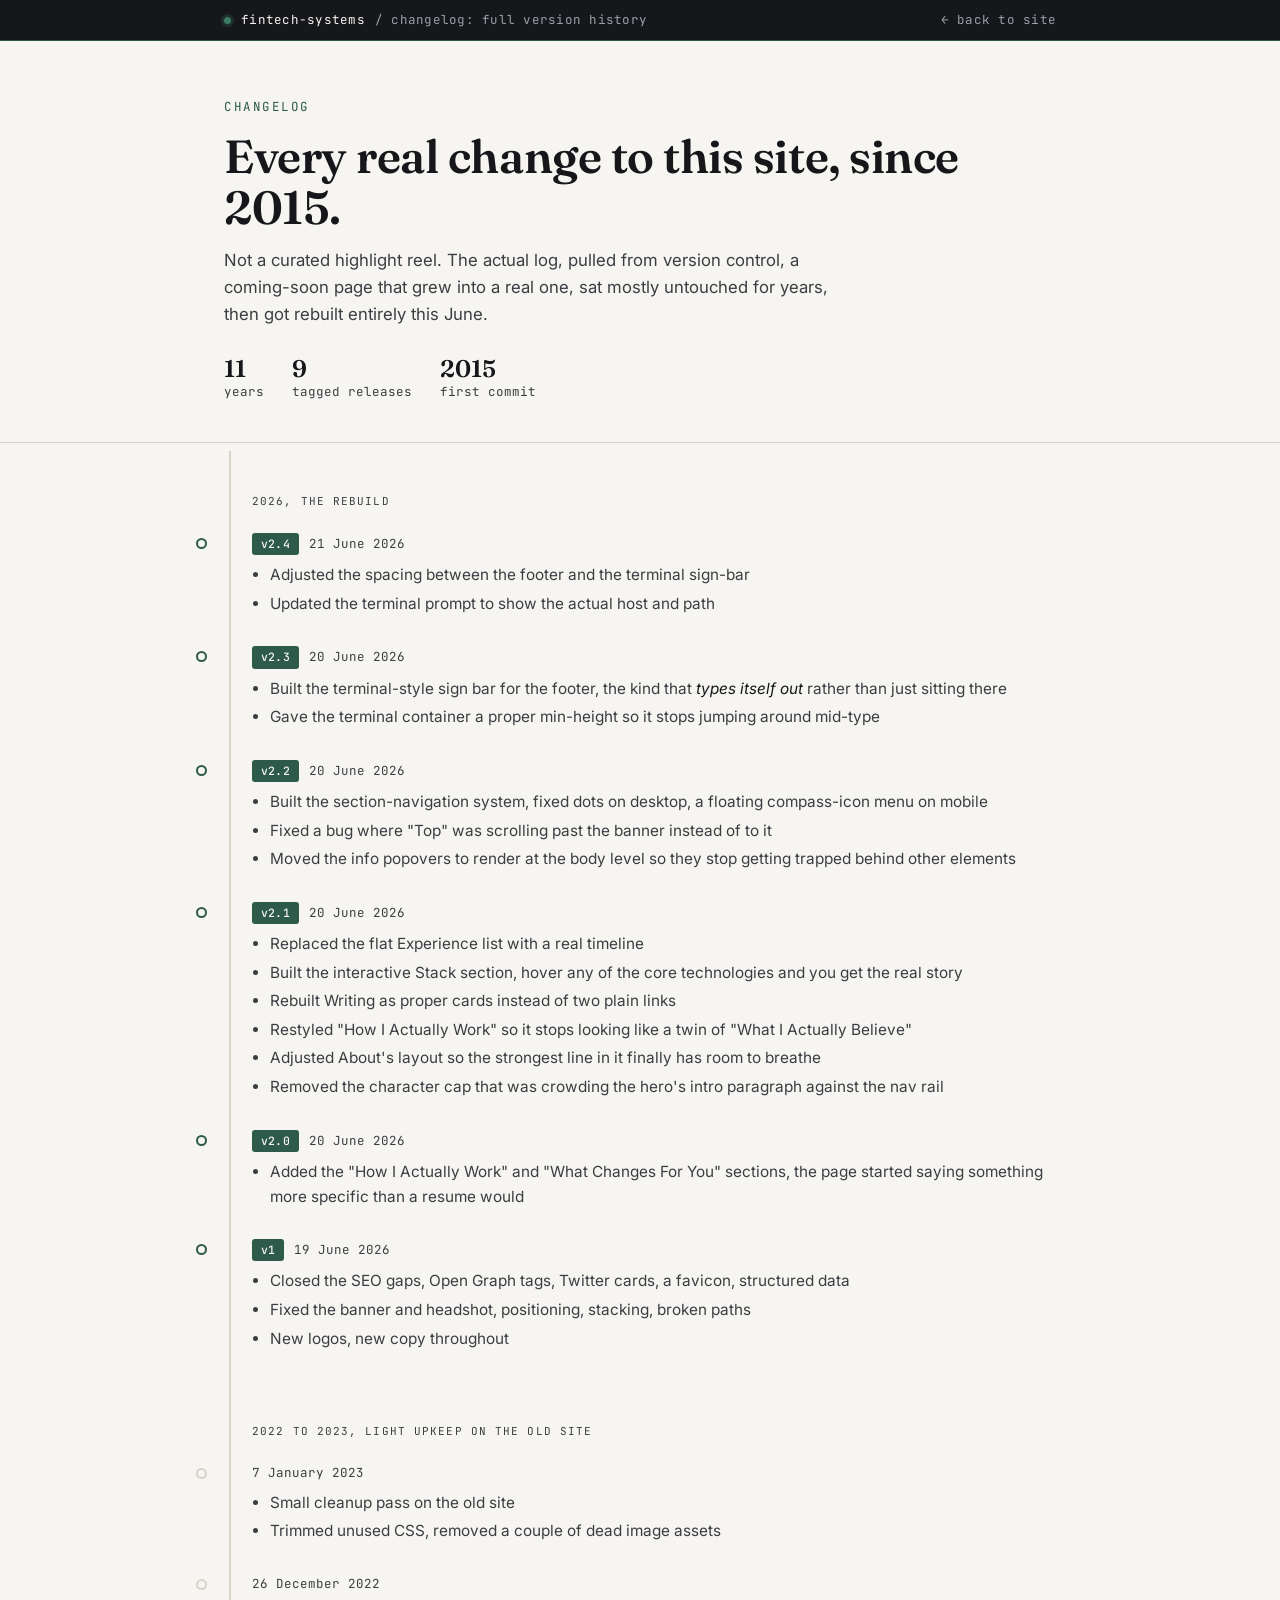
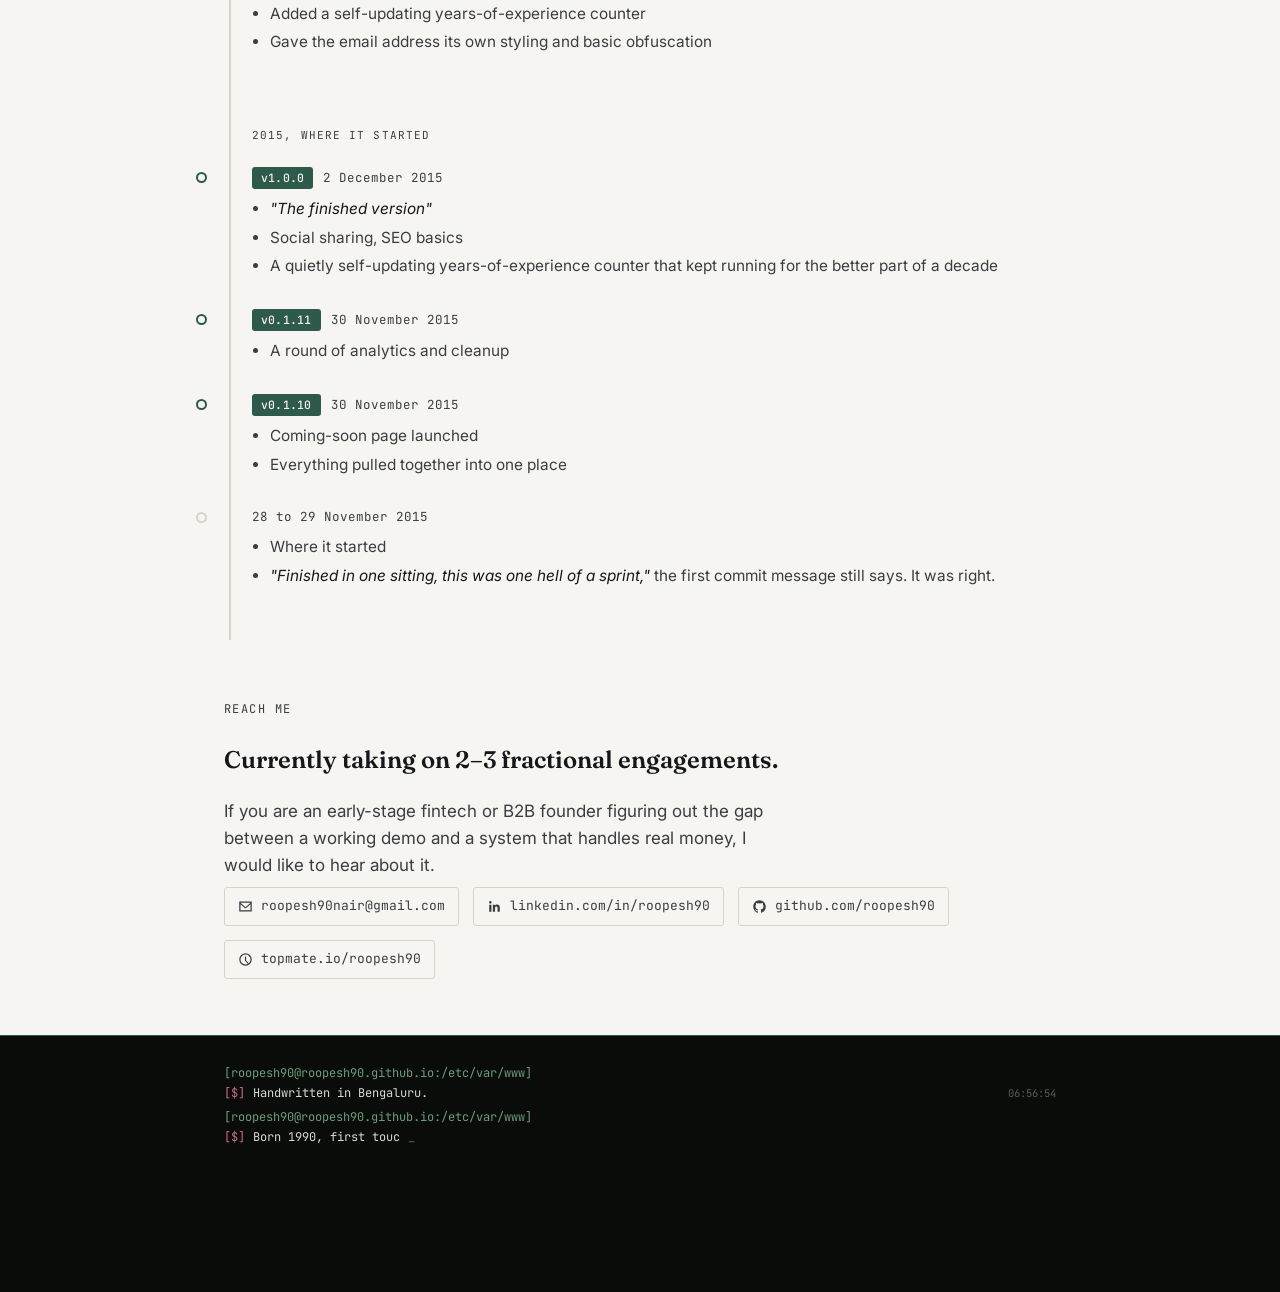
==== changelog.html @ 1ca77558 "Add changelog.html with timeline and terminal Introduce a new changelog.html containing the full sit" ====
<!DOCTYPE html>
<html lang="en">
<head>
<meta charset="UTF-8">
<meta name="viewport" content="width=device-width, initial-scale=1.0">
<title>Changelog, Roopesh Nair</title>
<meta name="description" content="A real version history of this site, from a coming-soon page in 2015 to a fractional CTO landing page in 2026.">
<link rel="canonical" href="https://roopesh90.github.io/changelog.html">
<link rel="icon" type="image/png" href="assets/img/favicon.png">

<link rel="preconnect" href="https://fonts.googleapis.com">
<link rel="preconnect" href="https://fonts.gstatic.com" crossorigin>
<link href="https://fonts.googleapis.com/css2?family=Fraunces:opsz,wght@9..144,400;9..144,500;9..144,600&family=JetBrains+Mono:wght@400;500&family=Inter:wght@400;500;600&display=swap" rel="stylesheet">

<style>
  :root {
    --ink: #15171A;
    --ink-soft: #3A3D42;
    --paper: #F7F5F1;
    --paper-dim: #EDEAE3;
    --rule: #D8D3C8;
    --signal: #2D5A4A;
    --signal-bright: #3E7A63;
    --amber: #B8732E;

    --display: 'Fraunces', serif;
    --mono: 'JetBrains Mono', monospace;
    --body: 'Inter', -apple-system, sans-serif;

    --max: 880px;
  }

  * { box-sizing: border-box; }

  html { scroll-behavior: smooth; }

  body {
    margin: 0;
    background: var(--paper);
    color: var(--ink);
    font-family: var(--body);
    font-size: 17px;
    line-height: 1.6;
    -webkit-font-smoothing: antialiased;
  }

  a { color: var(--signal); text-decoration-color: var(--rule); text-underline-offset: 3px; }
  a:hover { color: var(--signal-bright); }
  a:focus-visible { outline: 2px solid var(--signal); outline-offset: 3px; }

  .wrap {
    max-width: var(--max);
    margin: 0 auto;
    padding: 0 24px;
  }

  /* ---------- Status bar, matching the main site exactly ---------- */
  .statusbar {
    background: var(--ink);
    color: var(--paper);
    font-family: var(--mono);
    font-size: 12.5px;
    letter-spacing: 0.02em;
    padding: 10px 0;
    border-bottom: 1px solid var(--signal);
  }
  .statusbar .wrap {
    display: flex;
    align-items: center;
    gap: 10px;
    flex-wrap: wrap;
  }
  .dot {
    width: 7px; height: 7px;
    border-radius: 50%;
    background: var(--signal-bright);
    box-shadow: 0 0 0 3px rgba(62,122,99,0.25);
    flex-shrink: 0;
    animation: pulse 2.4s ease-in-out infinite;
  }
  @keyframes pulse {
    0%, 100% { opacity: 1; }
    50% { opacity: 0.55; }
  }
  .statusbar .path { color: #9aa0a8; }
  .statusbar .back { margin-left: auto; color: #9aa0a8; text-decoration: none; }
  .statusbar .back:hover { color: var(--paper); }
  @media (max-width: 560px) {
    .statusbar .path { display: none; }
    .statusbar { font-size: 11.5px; }
  }

  /* ---------- Page header ---------- */
  .page-head {
    padding: 56px 0 40px;
    border-bottom: 1px solid var(--rule);
  }
  .eyebrow {
    font-family: var(--mono);
    font-size: 12.5px;
    text-transform: uppercase;
    letter-spacing: 0.12em;
    color: var(--signal);
    margin: 0 0 14px;
  }
  h1 {
    font-family: var(--display);
    font-weight: 600;
    font-size: clamp(2.1rem, 5vw, 2.9rem);
    line-height: 1.1;
    margin: 0 0 14px;
    letter-spacing: -0.01em;
  }
  .page-lede {
    color: var(--ink-soft);
    font-size: 1.05rem;
    max-width: 58ch;
    margin: 0;
  }

  /* ---------- Stats line, the "real history" proof point ---------- */
  .stats {
    display: flex;
    flex-wrap: wrap;
    gap: 28px;
    margin-top: 28px;
    font-family: var(--mono);
    font-size: 12.5px;
    color: var(--ink-soft);
  }
  .stats strong {
    display: block;
    font-family: var(--display);
    font-size: 1.5rem;
    font-weight: 600;
    color: var(--ink);
    line-height: 1.1;
  }

  /* ---------- Log ---------- */
  .log {
    position: relative;
    padding: 44px 0 60px;
  }
  .log::before {
    content: '';
    position: absolute;
    left: 5px;
    top: 8px;
    bottom: 8px;
    width: 1.5px;
    background: var(--rule);
  }
  .era-label {
    font-family: var(--mono);
    font-size: 11px;
    text-transform: uppercase;
    letter-spacing: 0.1em;
    color: var(--ink-soft);
    margin: 0 0 22px 28px;
    padding-top: 6px;
  }
  .era-label:not(:first-child) {
    margin-top: 36px;
  }
  .entry {
    position: relative;
    padding: 0 0 30px 28px;
  }
  .entry:last-child { padding-bottom: 0; }
  .entry-node {
    position: absolute;
    left: -28px;
    top: 5px;
    width: 11px;
    height: 11px;
    border-radius: 50%;
    background: var(--paper);
    border: 2px solid var(--rule);
    z-index: 1;
  }
  .entry.released .entry-node {
    border-color: var(--signal);
  }
  .entry-head {
    display: flex;
    align-items: baseline;
    gap: 10px;
    flex-wrap: wrap;
    margin-bottom: 8px;
  }
  .version-badge {
    font-family: var(--mono);
    font-size: 11.5px;
    font-weight: 500;
    color: var(--paper);
    background: var(--signal);
    padding: 2px 9px;
    border-radius: 3px;
    letter-spacing: 0.02em;
  }
  .entry-date {
    font-family: var(--mono);
    font-size: 12.5px;
    color: var(--ink-soft);
  }
  .entry ul {
    margin: 0;
    padding-left: 18px;
    color: var(--ink-soft);
    font-size: 0.96rem;
  }
  .entry li { margin-bottom: 4px; }
  .entry li:last-child { margin-bottom: 0; }
  .entry li em {
    font-style: italic;
    color: var(--ink);
  }

  /* ---------- Contact / footer, ported from index.html ---------- */
  .section-label {
    font-family: var(--mono);
    font-size: 12px;
    text-transform: uppercase;
    letter-spacing: 0.12em;
    color: var(--ink-soft);
    margin: 0 0 22px;
  }
  h2 {
    font-family: var(--display);
    font-weight: 600;
    font-size: 1.5rem;
    margin: 0 0 18px;
  }
  .icon-row {
    display: flex;
    flex-wrap: wrap;
    gap: 14px;
    margin-top: 8px;
  }
  .icon-link {
    display: inline-flex;
    align-items: center;
    gap: 8px;
    font-family: var(--mono);
    font-size: 13px;
    color: var(--ink-soft);
    padding: 8px 13px;
    border: 1px solid var(--rule);
    border-radius: 3px;
    text-decoration: none;
    transition: border-color 0.15s ease, color 0.15s ease;
  }
  .icon-link svg {
    width: 15px;
    height: 15px;
    flex-shrink: 0;
    fill: currentColor;
  }
  .icon-link:hover {
    color: var(--signal);
    border-color: var(--signal);
  }

  footer {
    padding: 52px 0 0;
  }
  .sign-bar {
    background: #0a0c0a;
    border-top: 1px solid var(--signal);
    padding: 28px 0 32px;
    margin-top: 56px;
  }
  .terminal-box {
    font-family: var(--mono);
    font-size: 12px;
    line-height: 1.5;
    min-height: 196px;
    overflow: hidden;
  }
  .terminal-line {
    margin-bottom: 6px;
  }
  .terminal-prompt {
    margin: 0;
    color: #6b9d7a;
  }
  .terminal-prompt .at { color: #6b9d7a; }
  .terminal-prompt .path { color: #7a93c9; }
  .terminal-prompt .num { color: #c9b25a; }
  .terminal-prompt .bracket { color: #7a93c9; }
  .terminal-content {
    margin: 2px 0 0;
    display: flex;
    align-items: baseline;
    gap: 8px;
    flex-wrap: wrap;
  }
  .terminal-dollar { color: #c96b8a; flex-shrink: 0; }
  .terminal-text { color: #d8dbd5; word-break: break-word; }
  .terminal-timestamp {
    margin-left: auto;
    color: #5a5d58;
    font-size: 10.5px;
    flex-shrink: 0;
    padding-left: 12px;
  }
  .terminal-cursor {
    color: var(--signal-bright);
    animation: pulse 1s steps(1) infinite;
  }
  @media (prefers-reduced-motion: reduce) {
    .terminal-cursor { animation: none; }
  }
  @media (max-width: 700px) {
    .terminal-box { min-height: 220px; font-size: 11px; }
    .terminal-timestamp { display: none; }
  }

  @media (prefers-reduced-motion: reduce) {
    .dot { animation: none; }
    html { scroll-behavior: auto; }
  }

  /* ---------- Mobile ---------- */
  @media (max-width: 600px) {
    .page-head { padding: 40px 0 28px; }
    h1 { font-size: 1.85rem; }
    .stats { gap: 20px; margin-top: 22px; }
    .stats strong { font-size: 1.25rem; }
    .log { padding: 32px 0 44px; }
    .log::before { left: 4px; }
    .era-label { margin-left: 22px; font-size: 10.5px; }
    .entry { padding-left: 22px; padding-bottom: 24px; }
    .entry-node { left: -22px; width: 9px; height: 9px; }
    .entry-head { gap: 8px; }
    .version-badge { font-size: 11px; padding: 2px 8px; }
    .entry-date { font-size: 11.5px; }
    .entry ul { font-size: 0.91rem; }
  }
</style>
</head>
<body>

<div class="statusbar">
  <div class="wrap">
    <span class="dot" aria-hidden="true"></span>
    <span>fintech-systems</span>
    <span class="path">/ changelog: full version history</span>
    <a class="back" href="index.html">&larr; back to site</a>
  </div>
</div>

<header class="page-head">
  <div class="wrap">
    <p class="eyebrow">changelog</p>
    <h1>Every real change to this site, since 2015.</h1>
    <p class="page-lede">
      Not a curated highlight reel. The actual log, pulled from version control,
      a coming-soon page that grew into a real one, sat mostly untouched for years,
      then got rebuilt entirely this June.
    </p>
    <div class="stats">
      <div><strong>11</strong>years</div>
      <div><strong>9</strong>tagged releases</div>
      <div><strong>2015</strong>first commit</div>
    </div>
  </div>
</header>

<div class="wrap">
  <div class="log">

    <p class="era-label">2026, the rebuild</p>

    <div class="entry released">
      <span class="entry-node" aria-hidden="true"></span>
      <div class="entry-head">
        <span class="version-badge">v2.4</span>
        <span class="entry-date">21 June 2026</span>
      </div>
      <ul>
        <li>Adjusted the spacing between the footer and the terminal sign-bar</li>
        <li>Updated the terminal prompt to show the actual host and path</li>
      </ul>
    </div>

    <div class="entry released">
      <span class="entry-node" aria-hidden="true"></span>
      <div class="entry-head">
        <span class="version-badge">v2.3</span>
        <span class="entry-date">20 June 2026</span>
      </div>
      <ul>
        <li>Built the terminal-style sign bar for the footer, the kind that <em>types itself out</em> rather than just sitting there</li>
        <li>Gave the terminal container a proper min-height so it stops jumping around mid-type</li>
      </ul>
    </div>

    <div class="entry released">
      <span class="entry-node" aria-hidden="true"></span>
      <div class="entry-head">
        <span class="version-badge">v2.2</span>
        <span class="entry-date">20 June 2026</span>
      </div>
      <ul>
        <li>Built the section-navigation system, fixed dots on desktop, a floating compass-icon menu on mobile</li>
        <li>Fixed a bug where "Top" was scrolling past the banner instead of to it</li>
        <li>Moved the info popovers to render at the body level so they stop getting trapped behind other elements</li>
      </ul>
    </div>

    <div class="entry released">
      <span class="entry-node" aria-hidden="true"></span>
      <div class="entry-head">
        <span class="version-badge">v2.1</span>
        <span class="entry-date">20 June 2026</span>
      </div>
      <ul>
        <li>Replaced the flat Experience list with a real timeline</li>
        <li>Built the interactive Stack section, hover any of the core technologies and you get the real story</li>
        <li>Rebuilt Writing as proper cards instead of two plain links</li>
        <li>Restyled "How I Actually Work" so it stops looking like a twin of "What I Actually Believe"</li>
        <li>Adjusted About's layout so the strongest line in it finally has room to breathe</li>
        <li>Removed the character cap that was crowding the hero's intro paragraph against the nav rail</li>
      </ul>
    </div>

    <div class="entry released">
      <span class="entry-node" aria-hidden="true"></span>
      <div class="entry-head">
        <span class="version-badge">v2.0</span>
        <span class="entry-date">20 June 2026</span>
      </div>
      <ul>
        <li>Added the "How I Actually Work" and "What Changes For You" sections, the page started saying something more specific than a resume would</li>
      </ul>
    </div>

    <div class="entry released">
      <span class="entry-node" aria-hidden="true"></span>
      <div class="entry-head">
        <span class="version-badge">v1</span>
        <span class="entry-date">19 June 2026</span>
      </div>
      <ul>
        <li>Closed the SEO gaps, Open Graph tags, Twitter cards, a favicon, structured data</li>
        <li>Fixed the banner and headshot, positioning, stacking, broken paths</li>
        <li>New logos, new copy throughout</li>
      </ul>
    </div>

    <p class="era-label">2022 to 2023, light upkeep on the old site</p>

    <div class="entry">
      <span class="entry-node" aria-hidden="true"></span>
      <div class="entry-head">
        <span class="entry-date">7 January 2023</span>
      </div>
      <ul>
        <li>Small cleanup pass on the old site</li>
        <li>Trimmed unused CSS, removed a couple of dead image assets</li>
      </ul>
    </div>

    <div class="entry">
      <span class="entry-node" aria-hidden="true"></span>
      <div class="entry-head">
        <span class="entry-date">26 December 2022</span>
      </div>
      <ul>
        <li>Added a self-updating years-of-experience counter</li>
        <li>Gave the email address its own styling and basic obfuscation</li>
      </ul>
    </div>

    <p class="era-label">2015, where it started</p>

    <div class="entry released">
      <span class="entry-node" aria-hidden="true"></span>
      <div class="entry-head">
        <span class="version-badge">v1.0.0</span>
        <span class="entry-date">2 December 2015</span>
      </div>
      <ul>
        <li><em>"The finished version"</em></li>
        <li>Social sharing, SEO basics</li>
        <li>A quietly self-updating years-of-experience counter that kept running for the better part of a decade</li>
      </ul>
    </div>

    <div class="entry released">
      <span class="entry-node" aria-hidden="true"></span>
      <div class="entry-head">
        <span class="version-badge">v0.1.11</span>
        <span class="entry-date">30 November 2015</span>
      </div>
      <ul>
        <li>A round of analytics and cleanup</li>
      </ul>
    </div>

    <div class="entry released">
      <span class="entry-node" aria-hidden="true"></span>
      <div class="entry-head">
        <span class="version-badge">v0.1.10</span>
        <span class="entry-date">30 November 2015</span>
      </div>
      <ul>
        <li>Coming-soon page launched</li>
        <li>Everything pulled together into one place</li>
      </ul>
    </div>

    <div class="entry">
      <span class="entry-node" aria-hidden="true"></span>
      <div class="entry-head">
        <span class="entry-date">28 to 29 November 2015</span>
      </div>
      <ul>
        <li>Where it started</li>
        <li><em>"Finished in one sitting, this was one hell of a sprint,"</em> the first commit message still says. It was right.</li>
      </ul>
    </div>

  </div>
</div>

<footer id="contact">
  <div class="wrap">
    <p class="section-label">reach me</p>
    <h2>Currently taking on 2&ndash;3 fractional engagements.</h2>
    <p style="color: var(--ink-soft); max-width: 50ch; margin: 0 0 4px;">
      If you are an early-stage fintech or B2B founder figuring out the gap between
      a working demo and a system that handles real money, I would like to hear about it.
    </p>
    <div class="icon-row">
      <a class="icon-link" href="mailto:roopesh90nair@gmail.com">
        <svg viewBox="0 0 24 24"><path d="M2 4h20v16H2V4zm2 2v.01L12 13l8-6.99V6H4zm16 2.24l-7.4 6.47a1 1 0 01-1.2 0L4 8.24V18h16V8.24z"/></svg>
        roopesh90nair@gmail.com
      </a>
      <a class="icon-link" href="https://www.linkedin.com/in/roopesh90/" target="_blank" rel="noopener">
        <svg viewBox="0 0 24 24"><path d="M20.45 20.45h-3.56v-5.57c0-1.33-.02-3.04-1.85-3.04-1.86 0-2.15 1.45-2.15 2.94v5.67H9.34V9h3.41v1.56h.05c.48-.9 1.64-1.85 3.38-1.85 3.6 0 4.27 2.37 4.27 5.46v6.28zM5.34 7.43a2.07 2.07 0 110-4.14 2.07 2.07 0 010 4.14zM7.12 20.45H3.56V9h3.56v11.45z"/></svg>
        linkedin.com/in/roopesh90
      </a>
      <a class="icon-link" href="https://github.com/roopesh90" target="_blank" rel="noopener">
        <svg viewBox="0 0 24 24"><path d="M12 2C6.48 2 2 6.58 2 12.25c0 4.53 2.87 8.37 6.84 9.73.5.1.68-.22.68-.49 0-.24-.01-.87-.01-1.71-2.78.62-3.37-1.37-3.37-1.37-.46-1.2-1.11-1.52-1.11-1.52-.91-.64.07-.63.07-.63 1 .07 1.53 1.05 1.53 1.05.89 1.56 2.34 1.11 2.91.85.09-.66.35-1.11.63-1.37-2.22-.26-4.56-1.14-4.56-5.07 0-1.12.39-2.03 1.03-2.75-.1-.26-.45-1.31.1-2.73 0 0 .84-.27 2.75 1.05a9.3 9.3 0 015 0c1.91-1.32 2.75-1.05 2.75-1.05.55 1.42.2 2.47.1 2.73.64.72 1.03 1.63 1.03 2.75 0 3.94-2.34 4.8-4.57 5.06.36.32.68.94.68 1.9 0 1.37-.01 2.48-.01 2.81 0 .27.18.6.69.49A10.26 10.26 0 0022 12.25C22 6.58 17.52 2 12 2z"/></svg>
        github.com/roopesh90
      </a>
      <a class="icon-link" href="https://topmate.io/roopesh90/" target="_blank" rel="noopener">
        <svg viewBox="0 0 24 24"><path d="M12 2a10 10 0 100 20 10 10 0 000-20zm0 18a8 8 0 110-16 8 8 0 010 16zm-1-13h2v6.59l4.3 4.3-1.42 1.42L11 13.41V7z"/></svg>
        topmate.io/roopesh90
      </a>
    </div>
  </div>
  <div class="sign-bar">
    <div class="wrap">
      <div class="terminal-box">
        <div class="terminal-line" data-line="0">
          <p class="terminal-prompt"></p>
          <p class="terminal-content"></p>
        </div>
        <div class="terminal-line" data-line="1">
          <p class="terminal-prompt"></p>
          <p class="terminal-content"></p>
        </div>
        <div class="terminal-line" data-line="2">
          <p class="terminal-prompt"></p>
          <p class="terminal-content"></p>
        </div>
        <div class="terminal-line" data-line="3">
          <p class="terminal-prompt"></p>
          <p class="terminal-content"></p>
        </div>
      </div>
    </div>
  </div>
</footer>

<script>
  (function () {
    var lines = document.querySelectorAll('.terminal-line');
    if (!lines.length) return;

    var username = "roopesh90";
    var computer = "roopesh90.github.io";
    var rootPath = "/etc/var/www";
    var promptHTML = '<span class="at">[' + username + '@' + computer + ':' + rootPath + ']</span>';

    var content = [
      'Handwritten in Bengaluru.',
      'Born 1990, first touched a keyboard in 1999, grew up on the sound of a modem connecting.',
      'Still here.',
      '_'
    ];

    var reduceMotion = window.matchMedia('(prefers-reduced-motion: reduce)').matches;

    function formatTime() {
      var d = new Date();
      function pad(n) { return n < 10 ? '0' + n : n; }
      return pad(d.getHours()) + ':' + pad(d.getMinutes()) + ':' + pad(d.getSeconds());
    }

    function resetLines() {
      lines.forEach(function (line) {
        line.querySelector('.terminal-prompt').innerHTML = '';
        line.querySelector('.terminal-content').innerHTML = '';
      });
    }

    if (reduceMotion) {
      lines.forEach(function (line, idx) {
        var promptEl = line.querySelector('.terminal-prompt');
        var contentEl = line.querySelector('.terminal-content');
        if (idx < content.length - 1) {
          promptEl.innerHTML = promptHTML;
          contentEl.innerHTML = '<span class="terminal-dollar">[$]</span><span class="terminal-text">' + content[idx] + '</span><span class="terminal-timestamp">' + formatTime() + '</span>';
        } else {
          promptEl.innerHTML = promptHTML;
          contentEl.innerHTML = '<span class="terminal-dollar">[$]</span><span class="terminal-cursor">_</span>';
        }
      });
      return;
    }

    var typeSpeed = 32;
    var afterLinePause = 350;
    var cursorHold = 5500;
    var restartPause = 500;

    function typeLine(lineIndex, charIndex, callback) {
      var line = lines[lineIndex];
      var promptEl = line.querySelector('.terminal-prompt');
      var contentEl = line.querySelector('.terminal-content');
      var text = content[lineIndex];

      if (charIndex === 0) {
        promptEl.innerHTML = promptHTML;
      }

      if (charIndex <= text.length) {
        contentEl.innerHTML = '<span class="terminal-dollar">[$]</span><span class="terminal-text">' + text.slice(0, charIndex) + '</span><span class="terminal-cursor">_</span>';
        setTimeout(function () { typeLine(lineIndex, charIndex + 1, callback); }, typeSpeed);
      } else {
        contentEl.innerHTML = '<span class="terminal-dollar">[$]</span><span class="terminal-text">' + text + '</span><span class="terminal-timestamp">' + formatTime() + '</span>';
        setTimeout(callback, afterLinePause);
      }
    }

    function showCursorLine() {
      var line = lines[3];
      var promptEl = line.querySelector('.terminal-prompt');
      var contentEl = line.querySelector('.terminal-content');
      promptEl.innerHTML = promptHTML;
      contentEl.innerHTML = '<span class="terminal-dollar">[$]</span><span class="terminal-cursor">_</span>';
      setTimeout(function () {
        resetLines();
        setTimeout(runSequence, restartPause);
      }, cursorHold);
    }

    function runSequence() {
      typeLine(0, 0, function () {
        typeLine(1, 0, function () {
          typeLine(2, 0, function () {
            showCursorLine();
          });
        });
      });
    }

    runSequence();
  })();
</script>
</body>
</html>
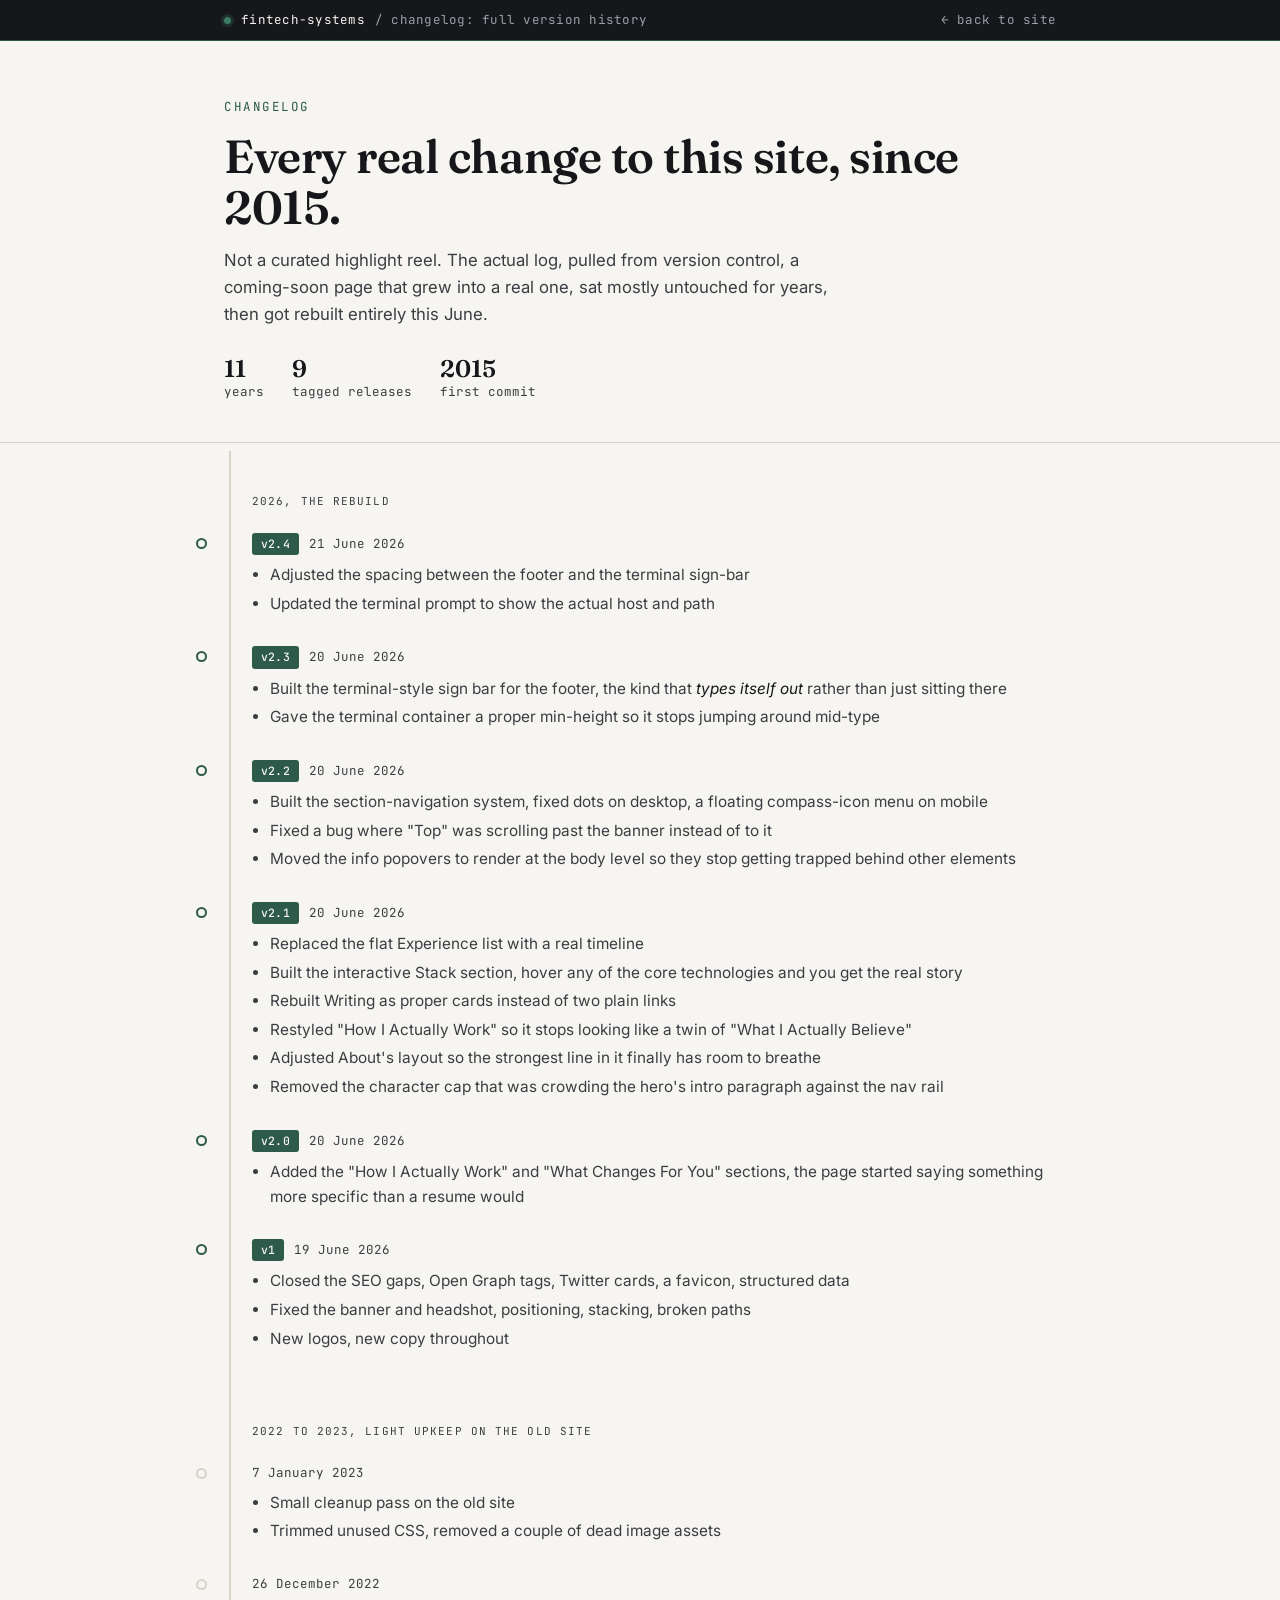
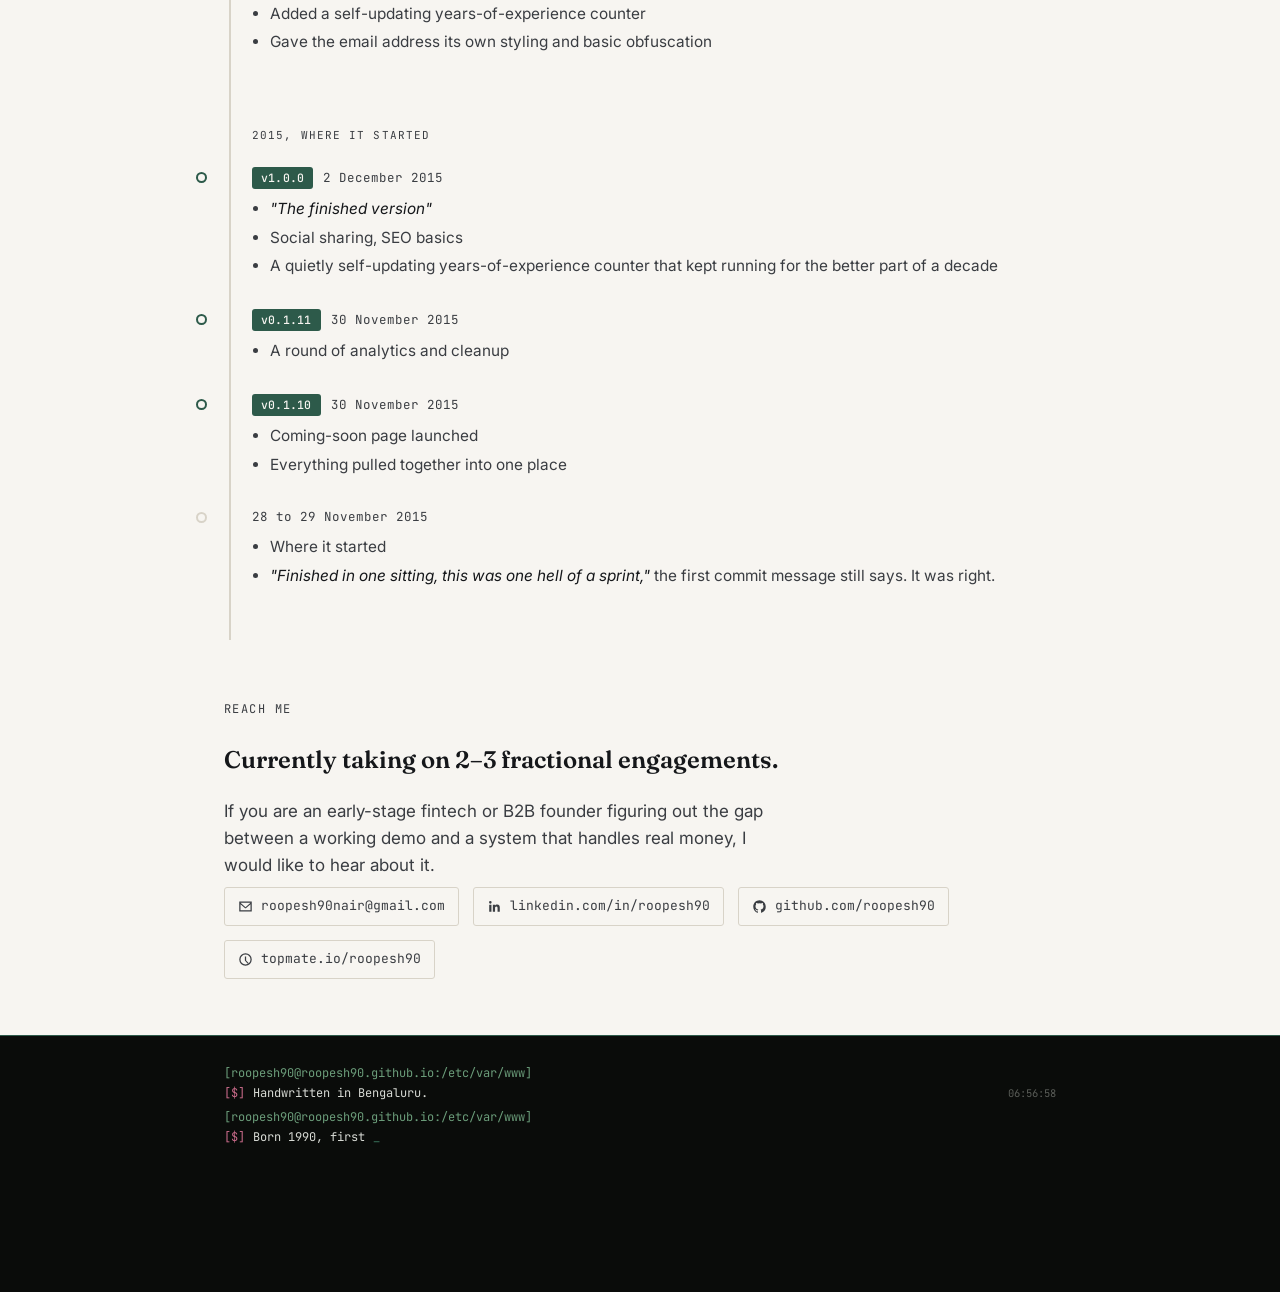
==== commit 424ee02c: "Adjust layout and styles for statusbar, footer Update layout and spacing across index.html and chang" ====
--- a/changelog.html
+++ b/changelog.html
@@ -330,7 +330,8 @@
     .stats strong { font-size: 1.25rem; }
     .log { padding: 32px 0 44px; }
     .log::before { left: 4px; }
-    .era-label { margin-left: 22px; font-size: 10.5px; }
+    .era-label { margin: 0 0 18px 22px; }
+    .era-label:not(:first-child) { margin-top: 14px; }
     .entry { padding-left: 22px; padding-bottom: 24px; }
     .entry-node { left: -22px; width: 9px; height: 9px; }
     .entry-head { gap: 8px; }
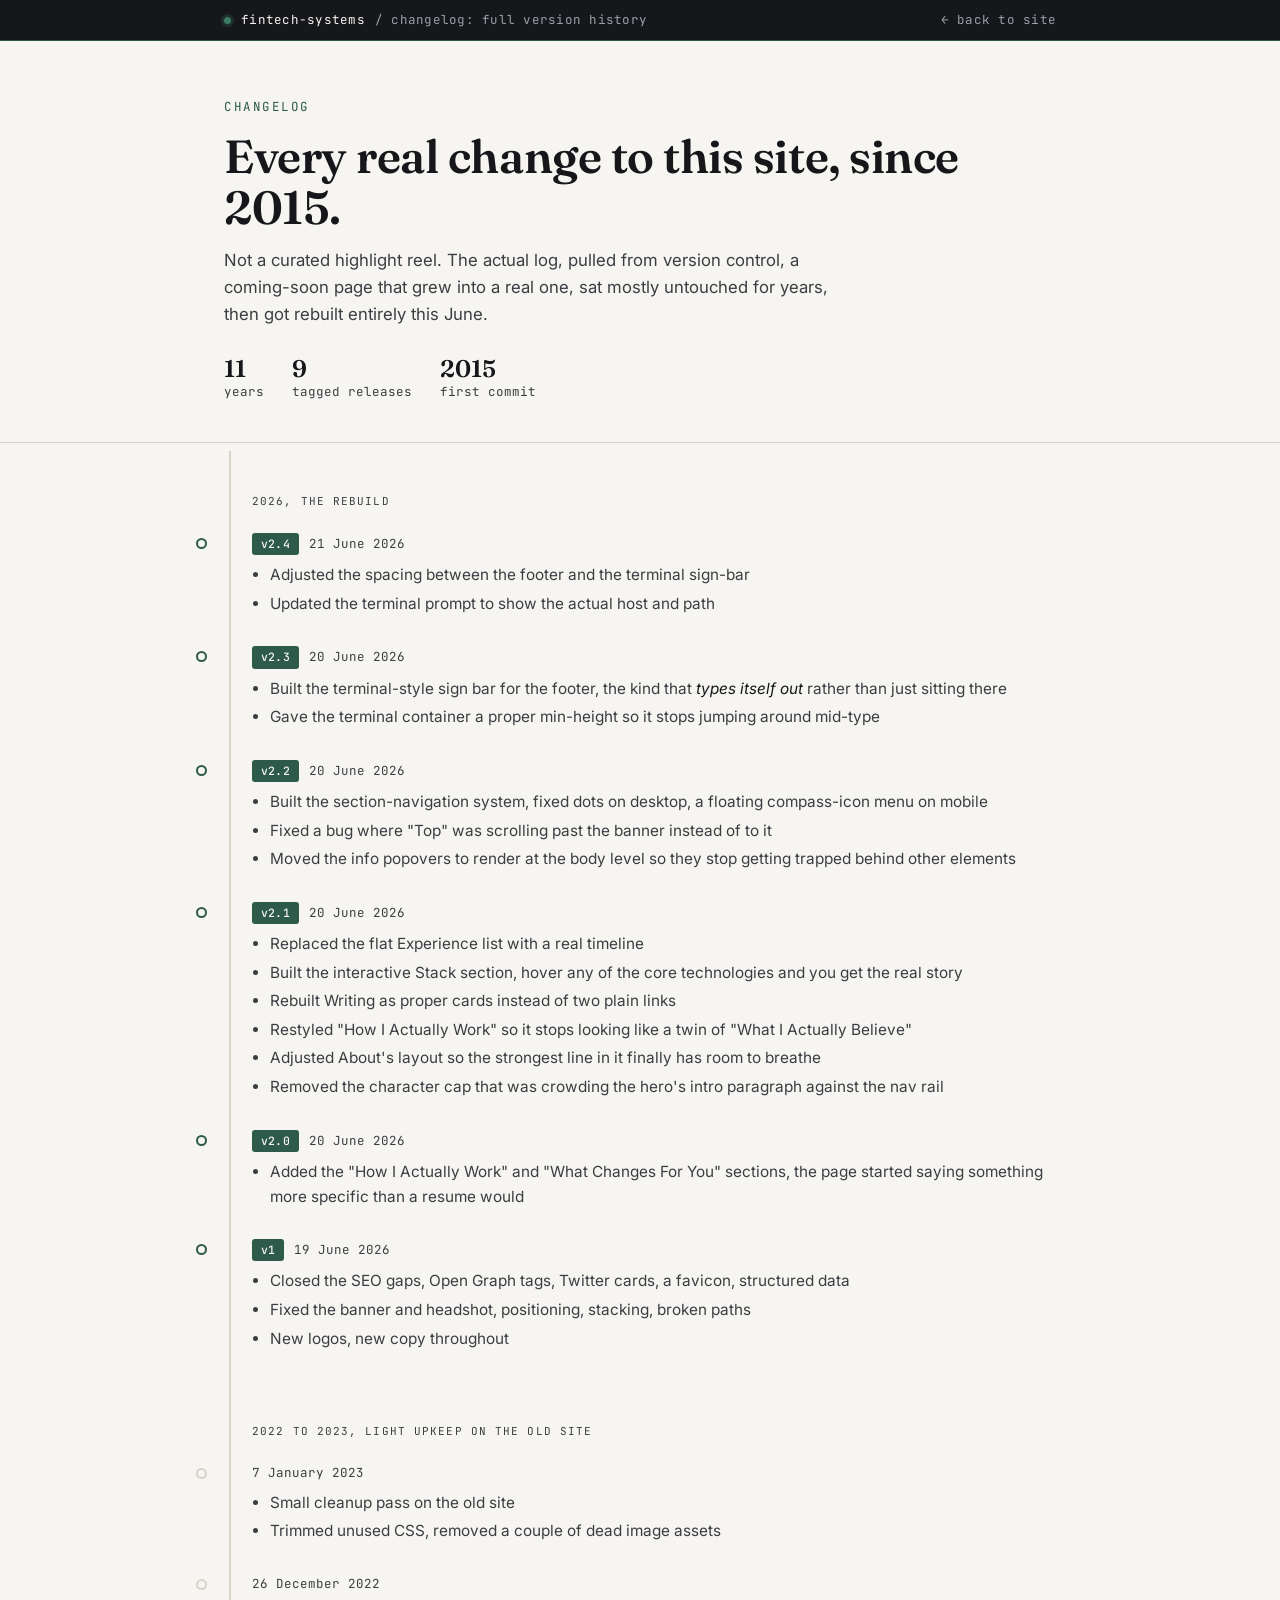
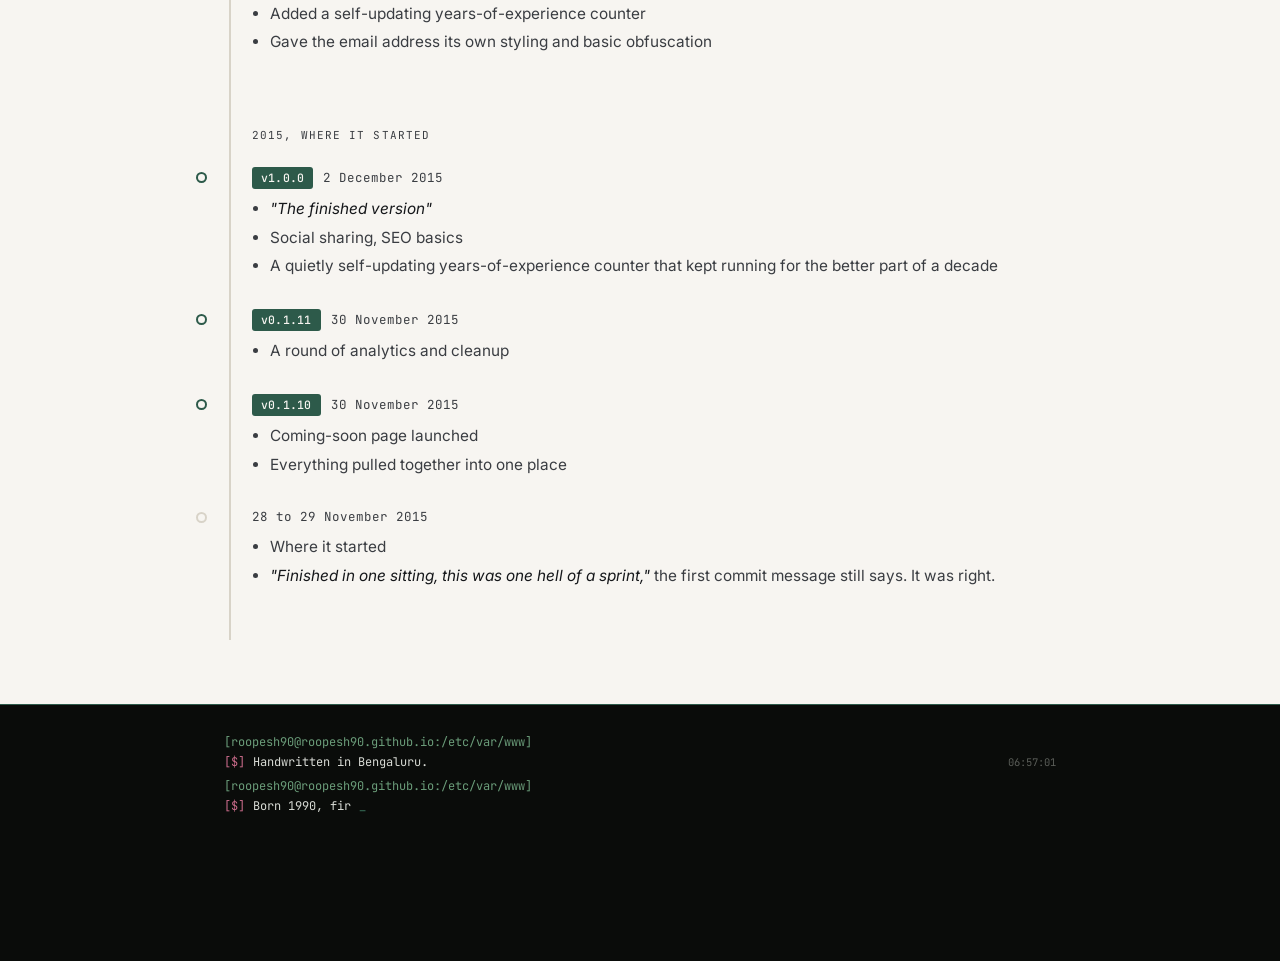
==== commit d5b4f55f: "Simplify footer: adjust styles and remove contact Update changelog.html footer: replace footer paddi" ====
--- a/changelog.html
+++ b/changelog.html
@@ -263,7 +263,7 @@
   }
 
   footer {
-    padding: 52px 0 0;
+    margin: 0;
   }
   .sign-bar {
     background: #0a0c0a;
@@ -527,33 +527,7 @@
   </div>
 </div>
 
-<footer id="contact">
-  <div class="wrap">
-    <p class="section-label">reach me</p>
-    <h2>Currently taking on 2&ndash;3 fractional engagements.</h2>
-    <p style="color: var(--ink-soft); max-width: 50ch; margin: 0 0 4px;">
-      If you are an early-stage fintech or B2B founder figuring out the gap between
-      a working demo and a system that handles real money, I would like to hear about it.
-    </p>
-    <div class="icon-row">
-      <a class="icon-link" href="mailto:roopesh90nair@gmail.com">
-        <svg viewBox="0 0 24 24"><path d="M2 4h20v16H2V4zm2 2v.01L12 13l8-6.99V6H4zm16 2.24l-7.4 6.47a1 1 0 01-1.2 0L4 8.24V18h16V8.24z"/></svg>
-        roopesh90nair@gmail.com
-      </a>
-      <a class="icon-link" href="https://www.linkedin.com/in/roopesh90/" target="_blank" rel="noopener">
-        <svg viewBox="0 0 24 24"><path d="M20.45 20.45h-3.56v-5.57c0-1.33-.02-3.04-1.85-3.04-1.86 0-2.15 1.45-2.15 2.94v5.67H9.34V9h3.41v1.56h.05c.48-.9 1.64-1.85 3.38-1.85 3.6 0 4.27 2.37 4.27 5.46v6.28zM5.34 7.43a2.07 2.07 0 110-4.14 2.07 2.07 0 010 4.14zM7.12 20.45H3.56V9h3.56v11.45z"/></svg>
-        linkedin.com/in/roopesh90
-      </a>
-      <a class="icon-link" href="https://github.com/roopesh90" target="_blank" rel="noopener">
-        <svg viewBox="0 0 24 24"><path d="M12 2C6.48 2 2 6.58 2 12.25c0 4.53 2.87 8.37 6.84 9.73.5.1.68-.22.68-.49 0-.24-.01-.87-.01-1.71-2.78.62-3.37-1.37-3.37-1.37-.46-1.2-1.11-1.52-1.11-1.52-.91-.64.07-.63.07-.63 1 .07 1.53 1.05 1.53 1.05.89 1.56 2.34 1.11 2.91.85.09-.66.35-1.11.63-1.37-2.22-.26-4.56-1.14-4.56-5.07 0-1.12.39-2.03 1.03-2.75-.1-.26-.45-1.31.1-2.73 0 0 .84-.27 2.75 1.05a9.3 9.3 0 015 0c1.91-1.32 2.75-1.05 2.75-1.05.55 1.42.2 2.47.1 2.73.64.72 1.03 1.63 1.03 2.75 0 3.94-2.34 4.8-4.57 5.06.36.32.68.94.68 1.9 0 1.37-.01 2.48-.01 2.81 0 .27.18.6.69.49A10.26 10.26 0 0022 12.25C22 6.58 17.52 2 12 2z"/></svg>
-        github.com/roopesh90
-      </a>
-      <a class="icon-link" href="https://topmate.io/roopesh90/" target="_blank" rel="noopener">
-        <svg viewBox="0 0 24 24"><path d="M12 2a10 10 0 100 20 10 10 0 000-20zm0 18a8 8 0 110-16 8 8 0 010 16zm-1-13h2v6.59l4.3 4.3-1.42 1.42L11 13.41V7z"/></svg>
-        topmate.io/roopesh90
-      </a>
-    </div>
-  </div>
+<footer>
   <div class="sign-bar">
     <div class="wrap">
       <div class="terminal-box">
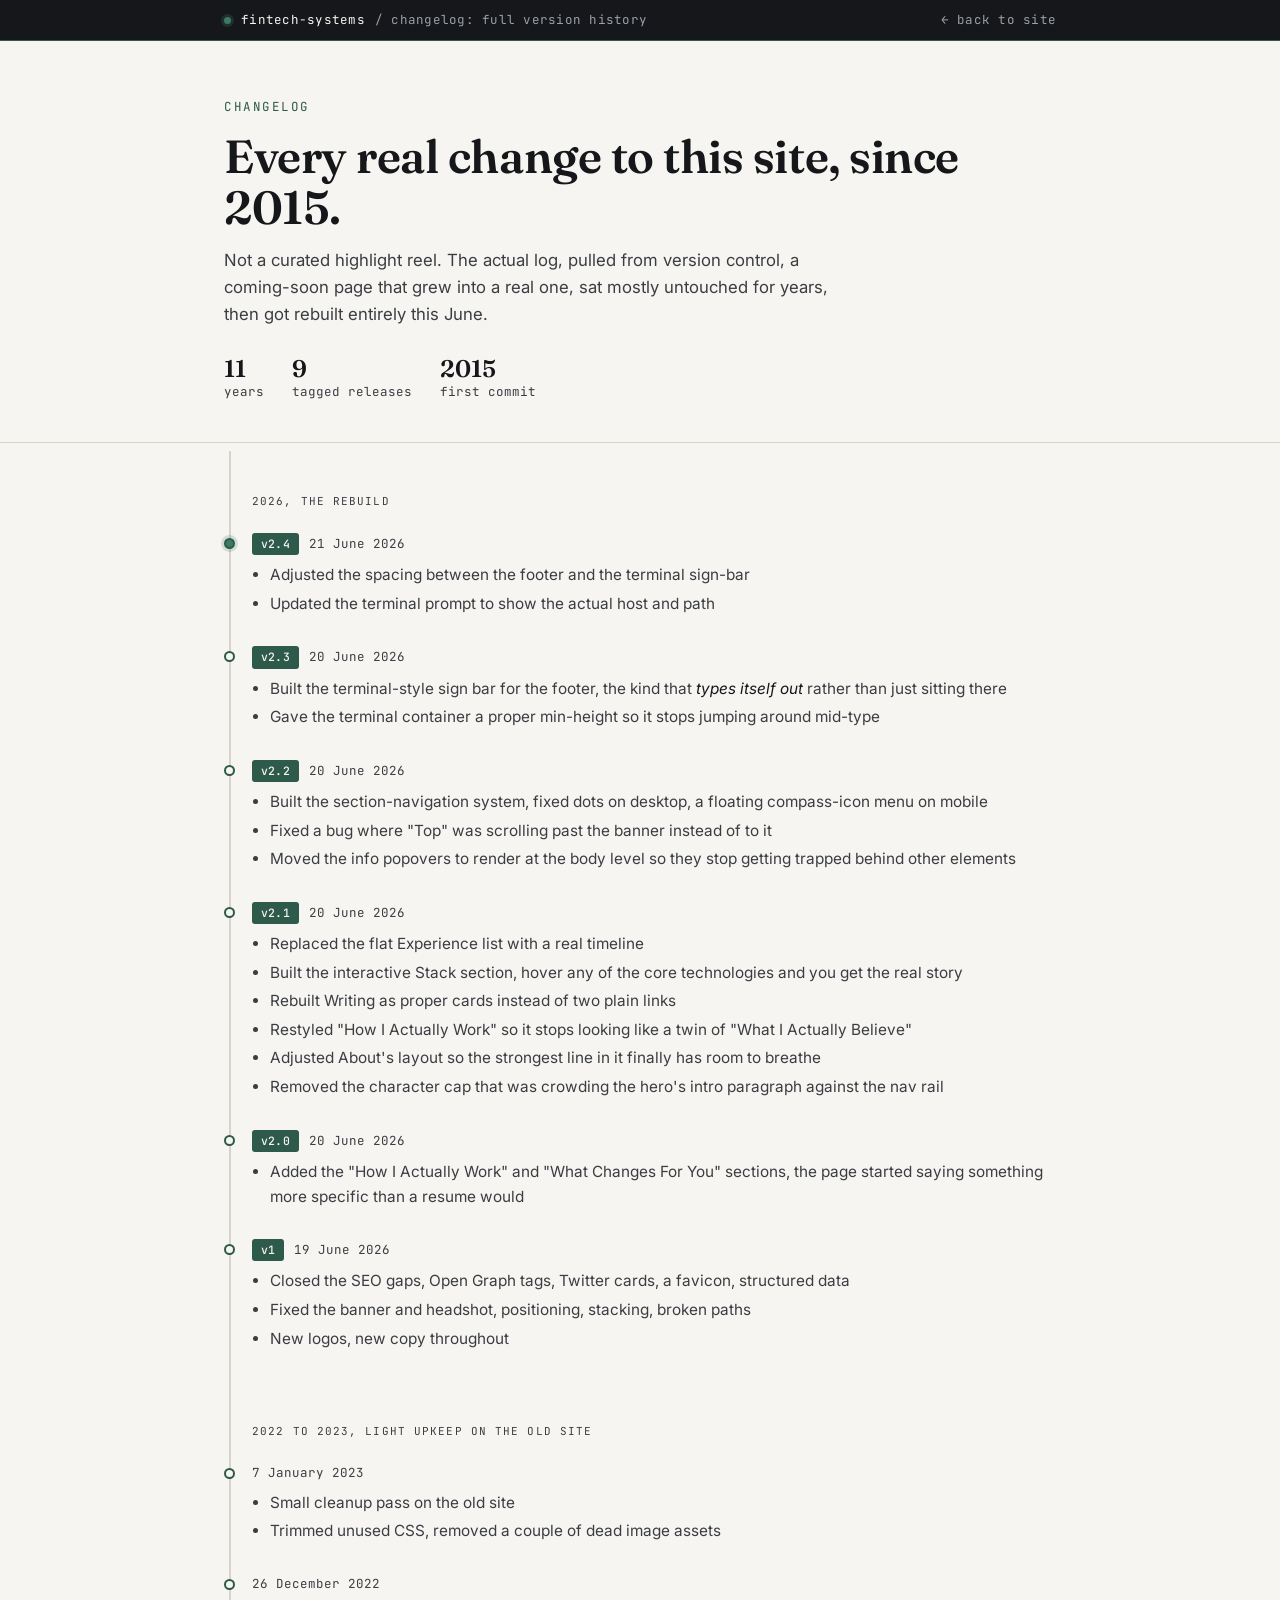
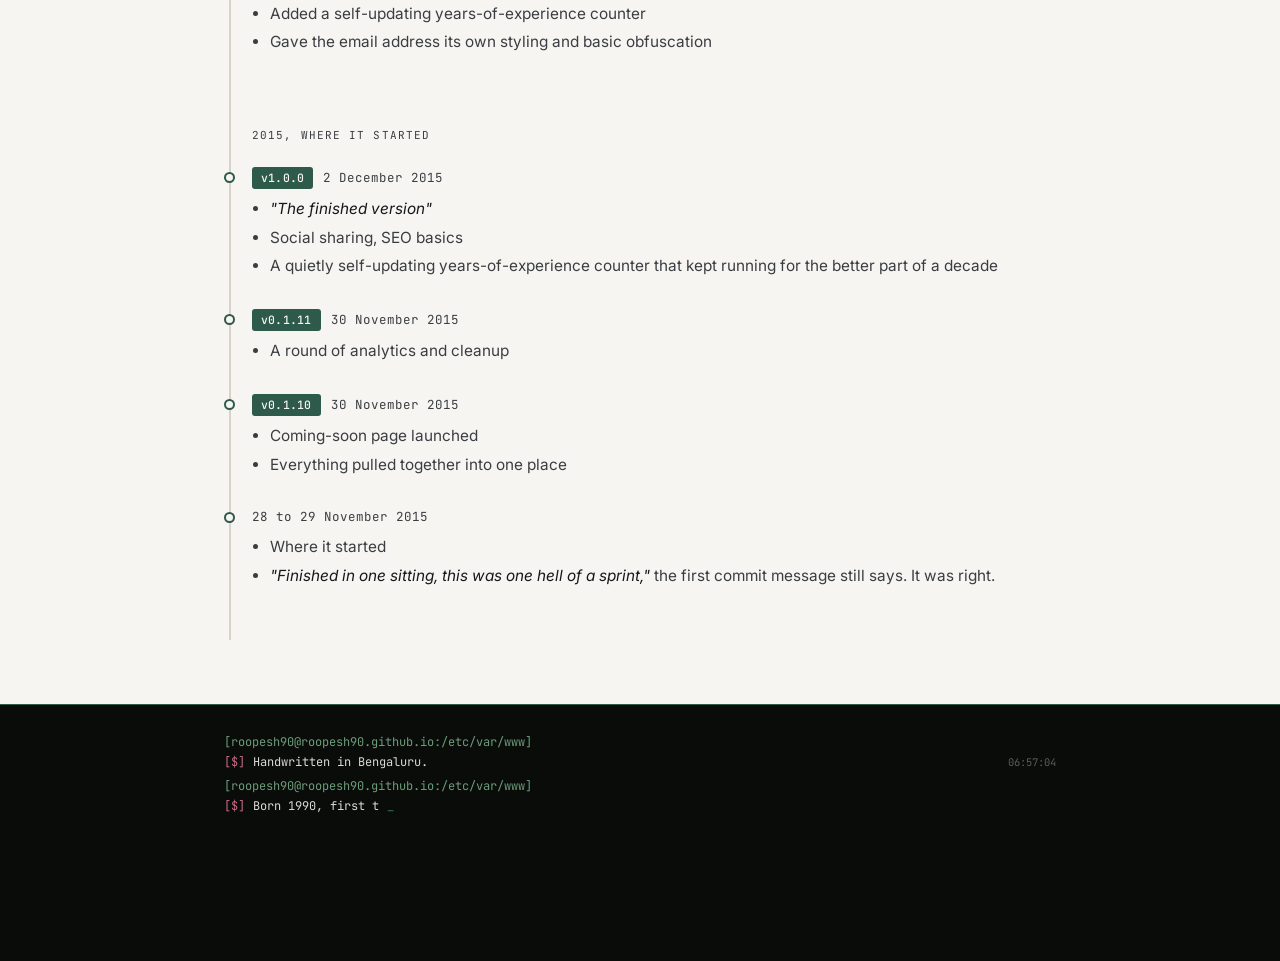
==== commit c1a4decd: "Tweak changelog entry node positioning and colors Update changelog CSS to refine entry node placemen" ====
--- a/changelog.html
+++ b/changelog.html
@@ -170,14 +170,19 @@
   .entry:last-child { padding-bottom: 0; }
   .entry-node {
     position: absolute;
-    left: -28px;
+    left: -0.5px;
     top: 5px;
     width: 11px;
     height: 11px;
     border-radius: 50%;
     background: var(--paper);
-    border: 2px solid var(--rule);
+    border: 2px solid var(--signal);
     z-index: 1;
+  }
+  .entry:first-of-type .entry-node {
+    background: var(--signal-bright);
+    border-color: var(--signal-bright);
+    box-shadow: 0 0 0 3px rgba(62,122,99,0.2);
   }
   .entry.released .entry-node {
     border-color: var(--signal);
@@ -330,10 +335,10 @@
     .stats strong { font-size: 1.25rem; }
     .log { padding: 32px 0 44px; }
     .log::before { left: 4px; }
-    .era-label { margin: 0 0 18px 22px; }
-    .era-label:not(:first-child) { margin-top: 14px; }
-    .entry { padding-left: 22px; padding-bottom: 24px; }
-    .entry-node { left: -22px; width: 9px; height: 9px; }
+    .era-label { margin: 0 0 22px 22px; }
+    .era-label:not(:first-child) { margin-top: 16px; }
+    .entry { padding-left: 22px; padding-bottom: 34px; }
+    .entry-node { left: -0.5px; width: 9px; height: 9px; }
     .entry-head { gap: 8px; }
     .version-badge { font-size: 11px; padding: 2px 8px; }
     .entry-date { font-size: 11.5px; }
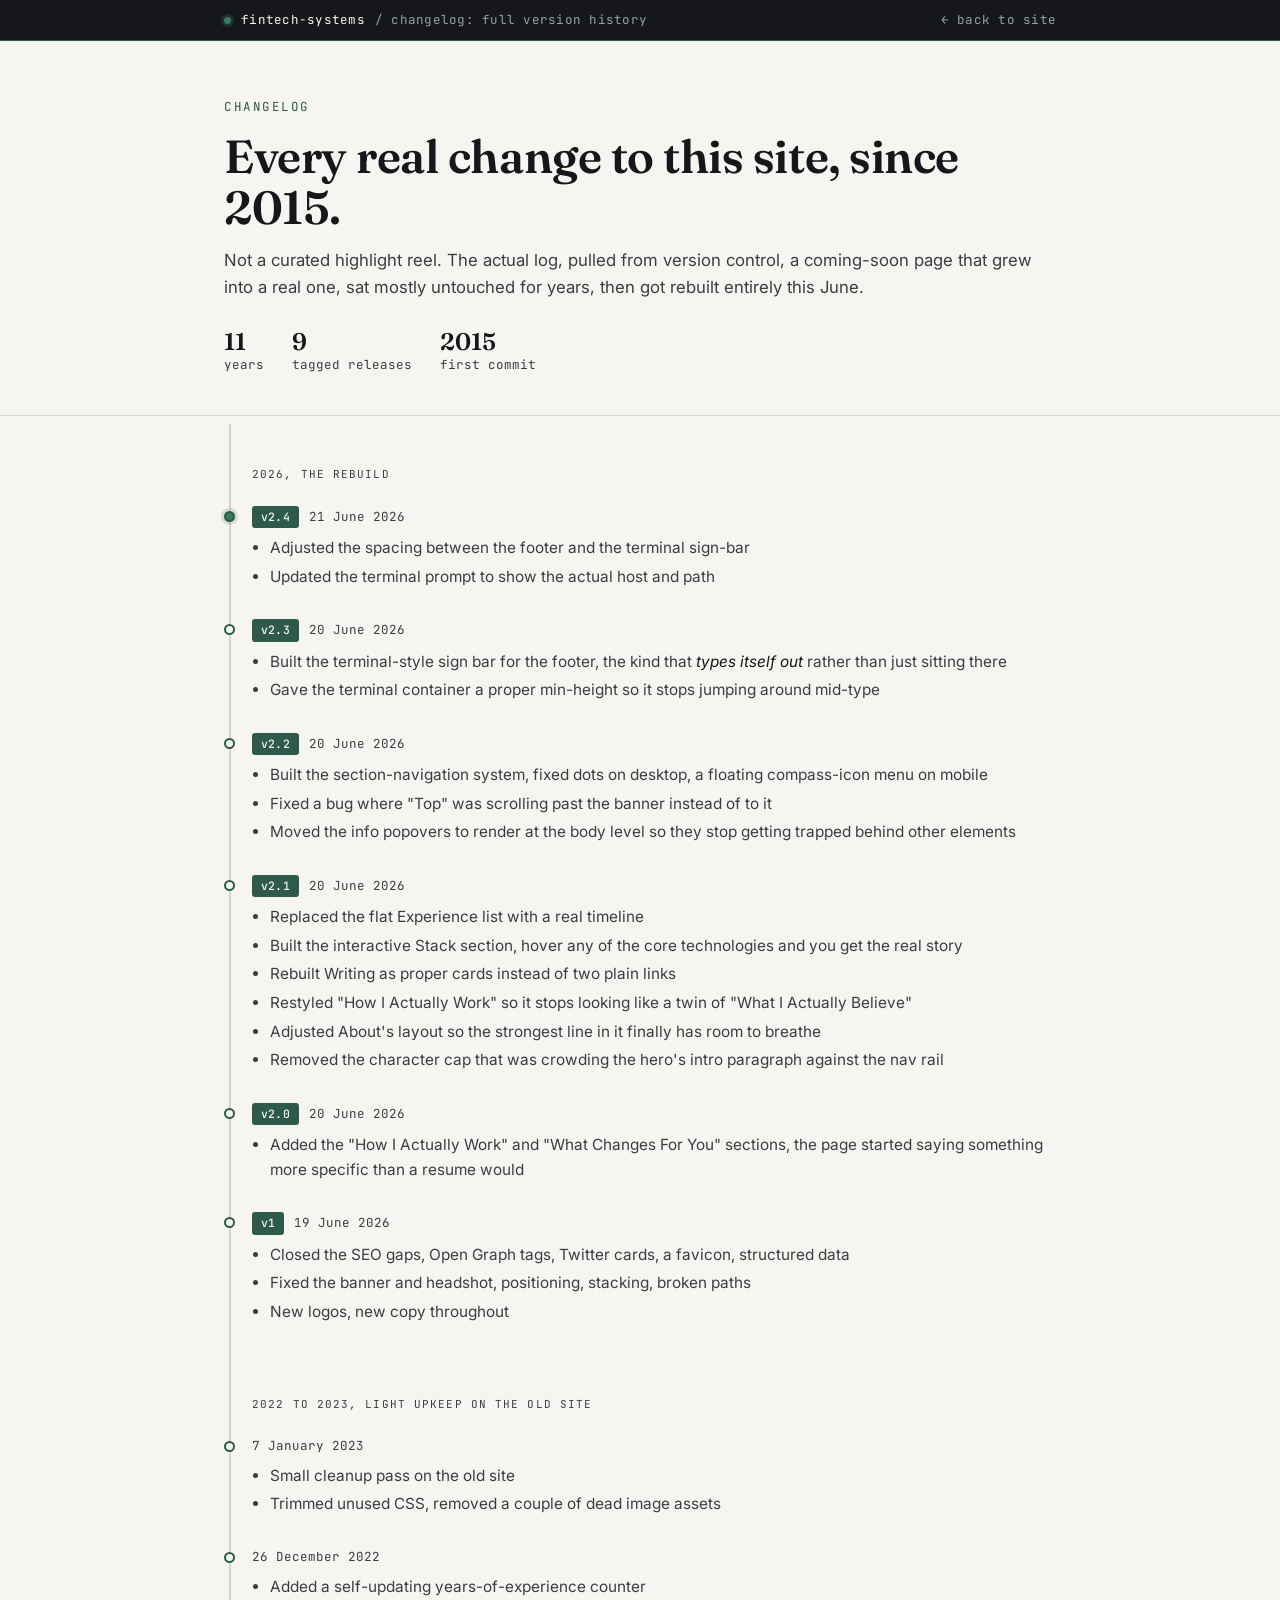
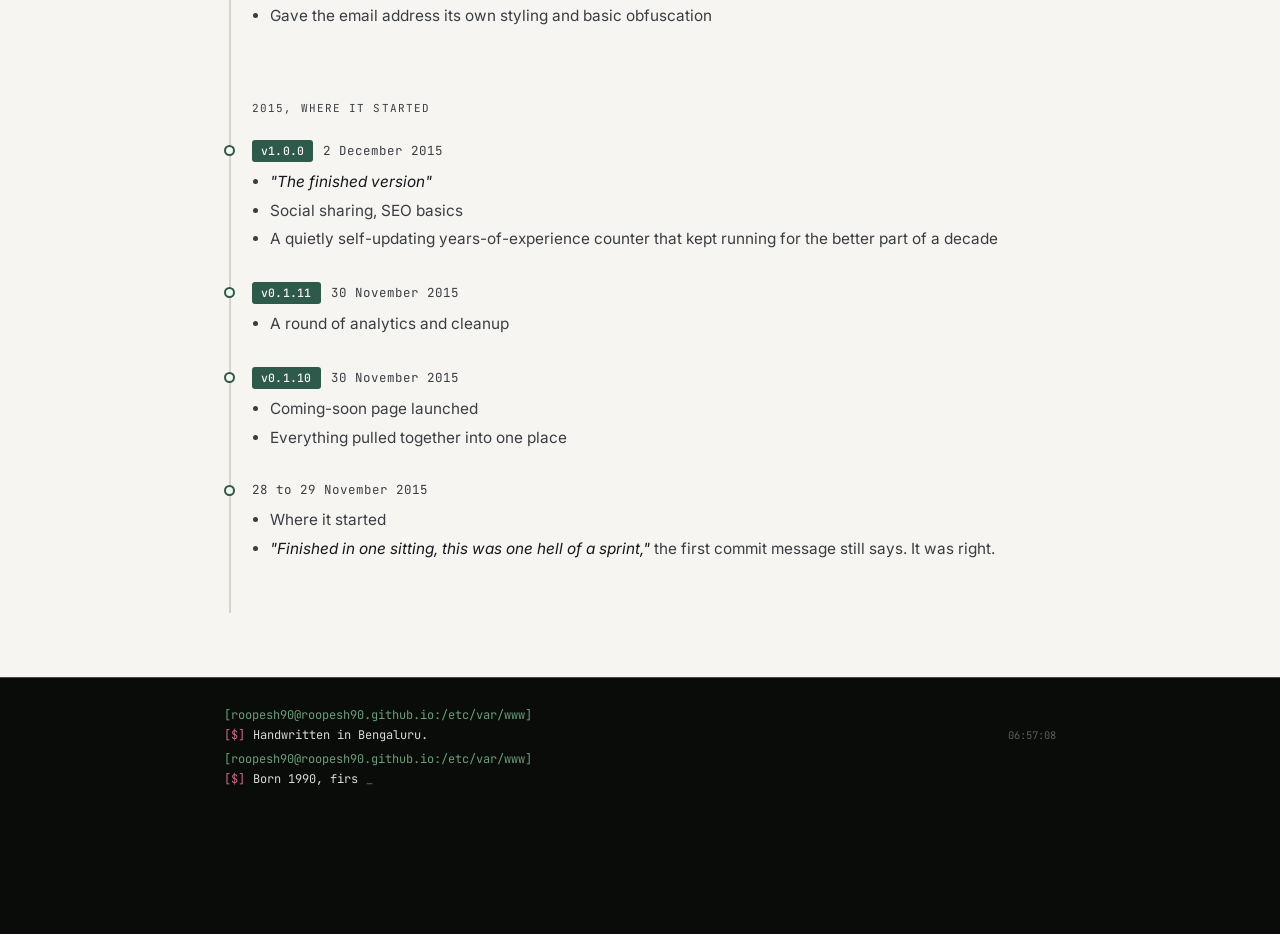
==== commit e22dc38d: "Disable .page-lede max-width Remove the 58ch max-width on .page-lede by replacing it with a commente" ====
--- a/changelog.html
+++ b/changelog.html
@@ -114,7 +114,7 @@
   .page-lede {
     color: var(--ink-soft);
     font-size: 1.05rem;
-    max-width: 58ch;
+    /* max-width: 200ch; */
     margin: 0;
   }
 
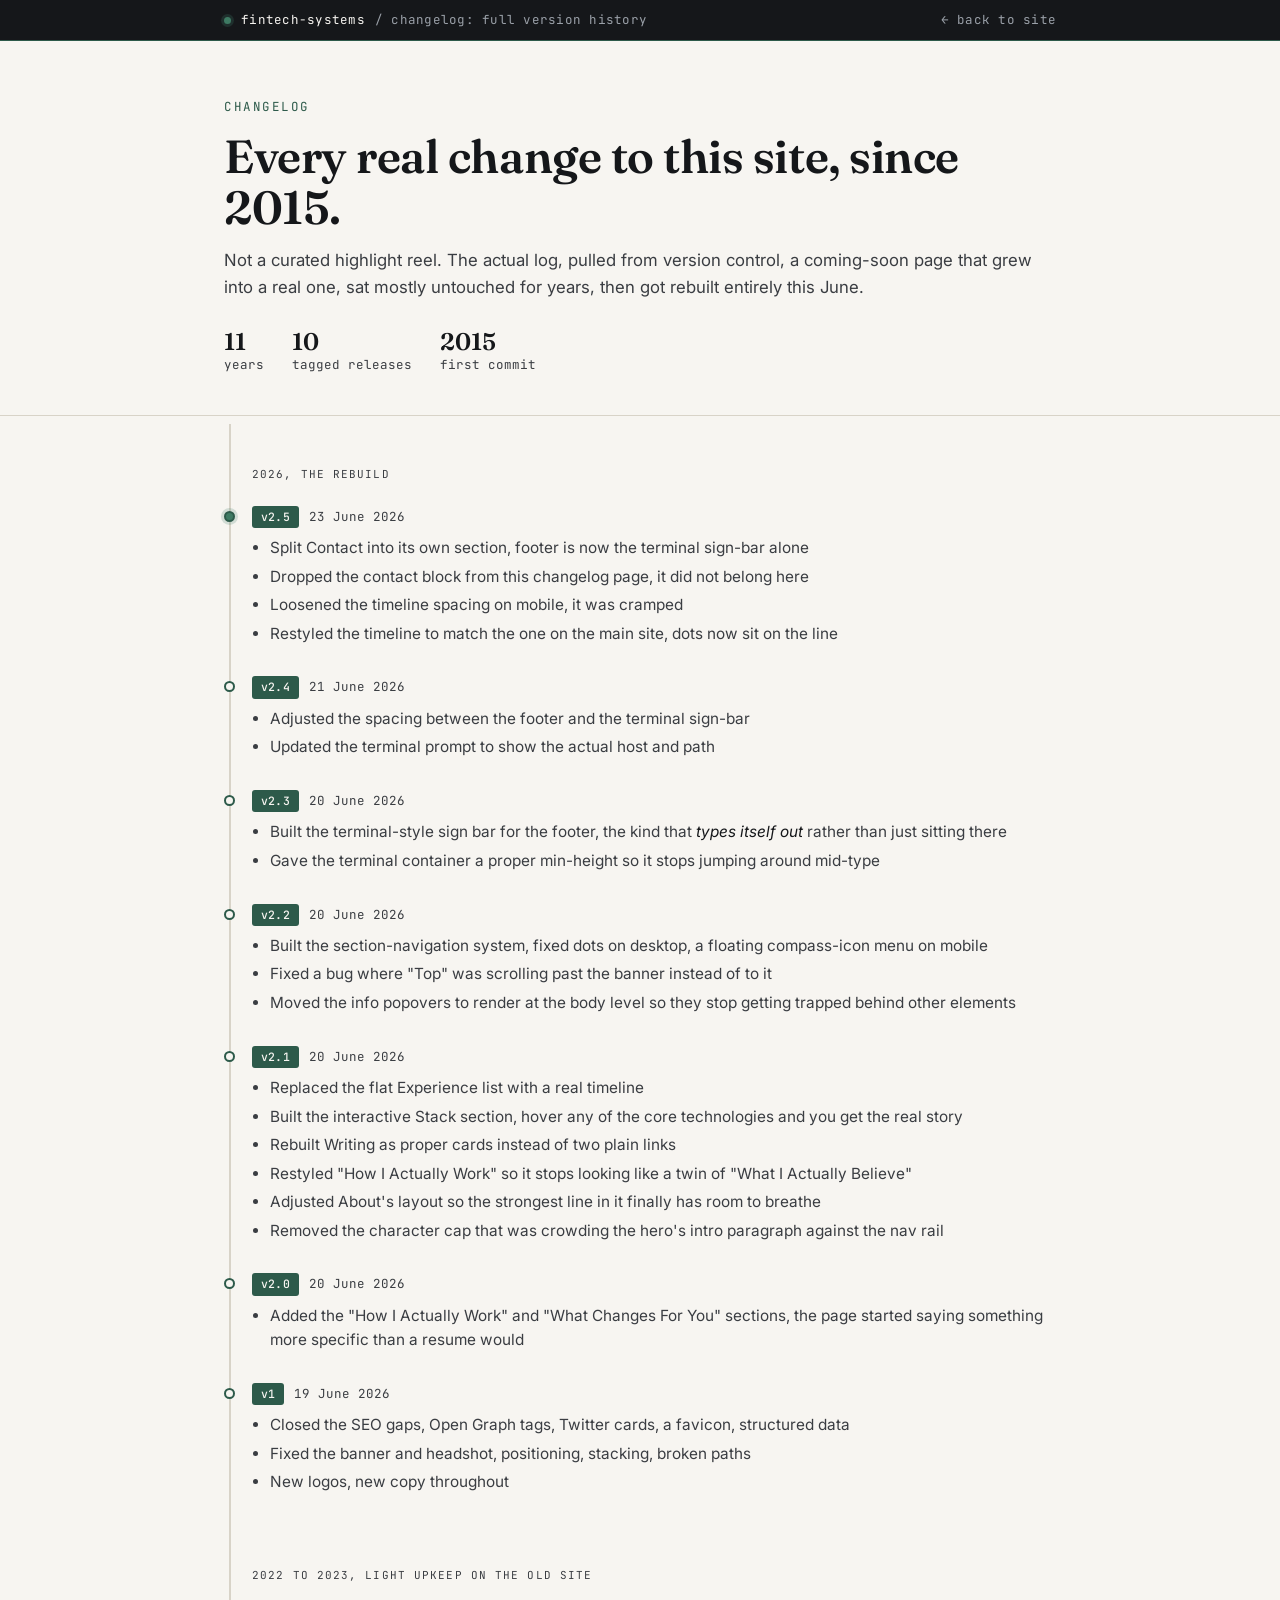
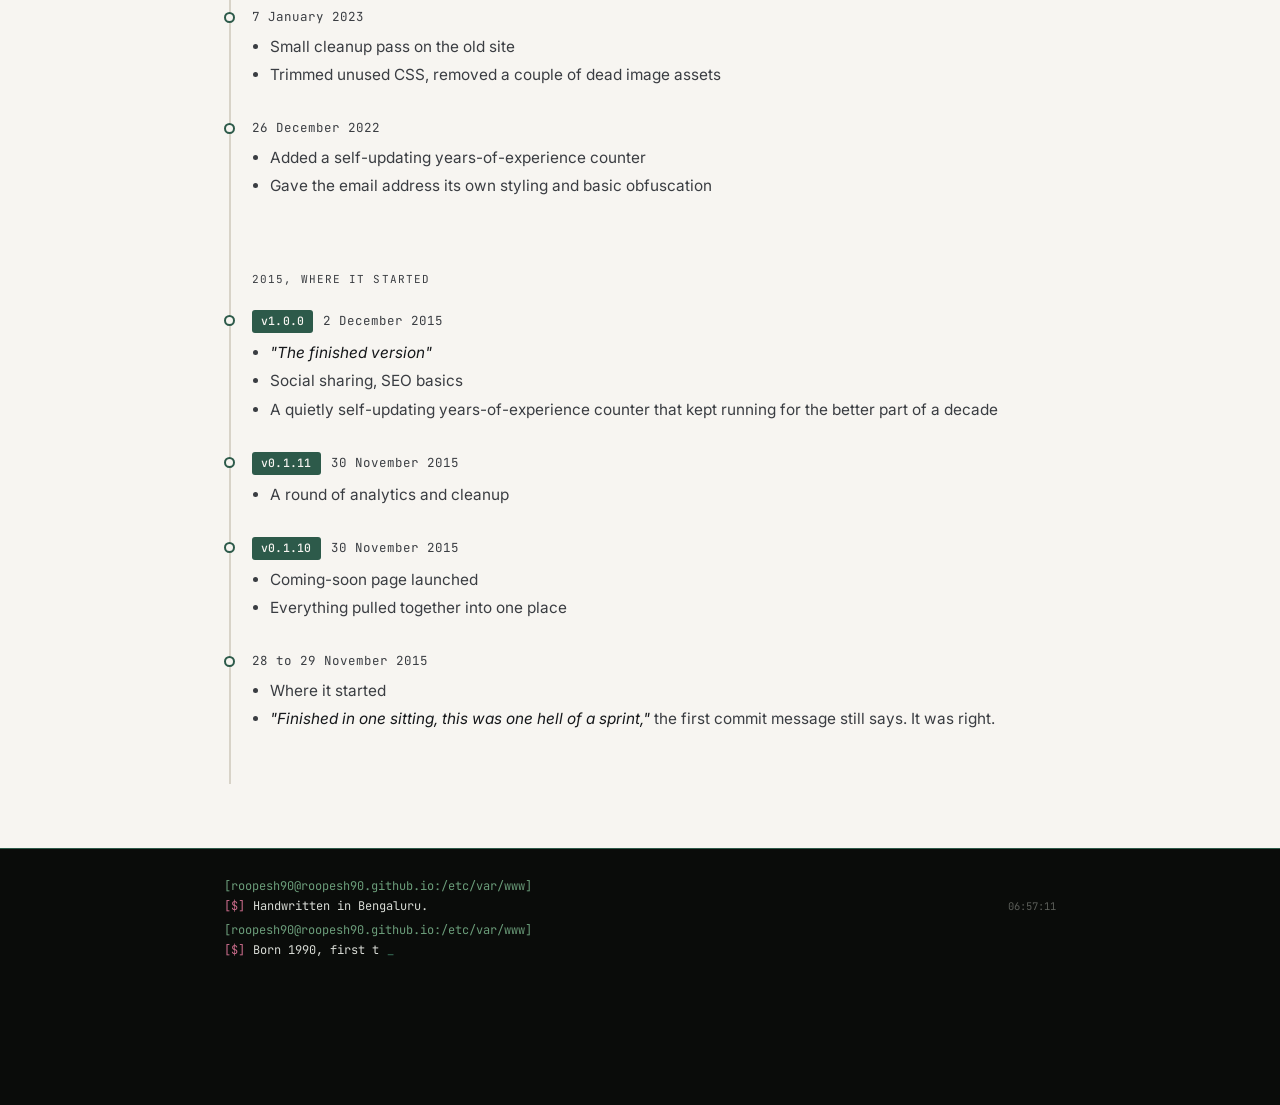
==== commit a7873941: "Update changelog: add v2.5 entry and tweak styles Add a new v2.5 release entry (23 June 2026) to the" ====
--- a/changelog.html
+++ b/changelog.html
@@ -114,7 +114,6 @@
   .page-lede {
     color: var(--ink-soft);
     font-size: 1.05rem;
-    /* max-width: 200ch; */
     margin: 0;
   }
 
@@ -368,7 +367,7 @@
     </p>
     <div class="stats">
       <div><strong>11</strong>years</div>
-      <div><strong>9</strong>tagged releases</div>
+      <div><strong>10</strong>tagged releases</div>
       <div><strong>2015</strong>first commit</div>
     </div>
   </div>
@@ -378,6 +377,20 @@
   <div class="log">
 
     <p class="era-label">2026, the rebuild</p>
+
+    <div class="entry released">
+      <span class="entry-node" aria-hidden="true"></span>
+      <div class="entry-head">
+        <span class="version-badge">v2.5</span>
+        <span class="entry-date">23 June 2026</span>
+      </div>
+      <ul>
+        <li>Split Contact into its own section, footer is now the terminal sign-bar alone</li>
+        <li>Dropped the contact block from this changelog page, it did not belong here</li>
+        <li>Loosened the timeline spacing on mobile, it was cramped</li>
+        <li>Restyled the timeline to match the one on the main site, dots now sit on the line</li>
+      </ul>
+    </div>
 
     <div class="entry released">
       <span class="entry-node" aria-hidden="true"></span>
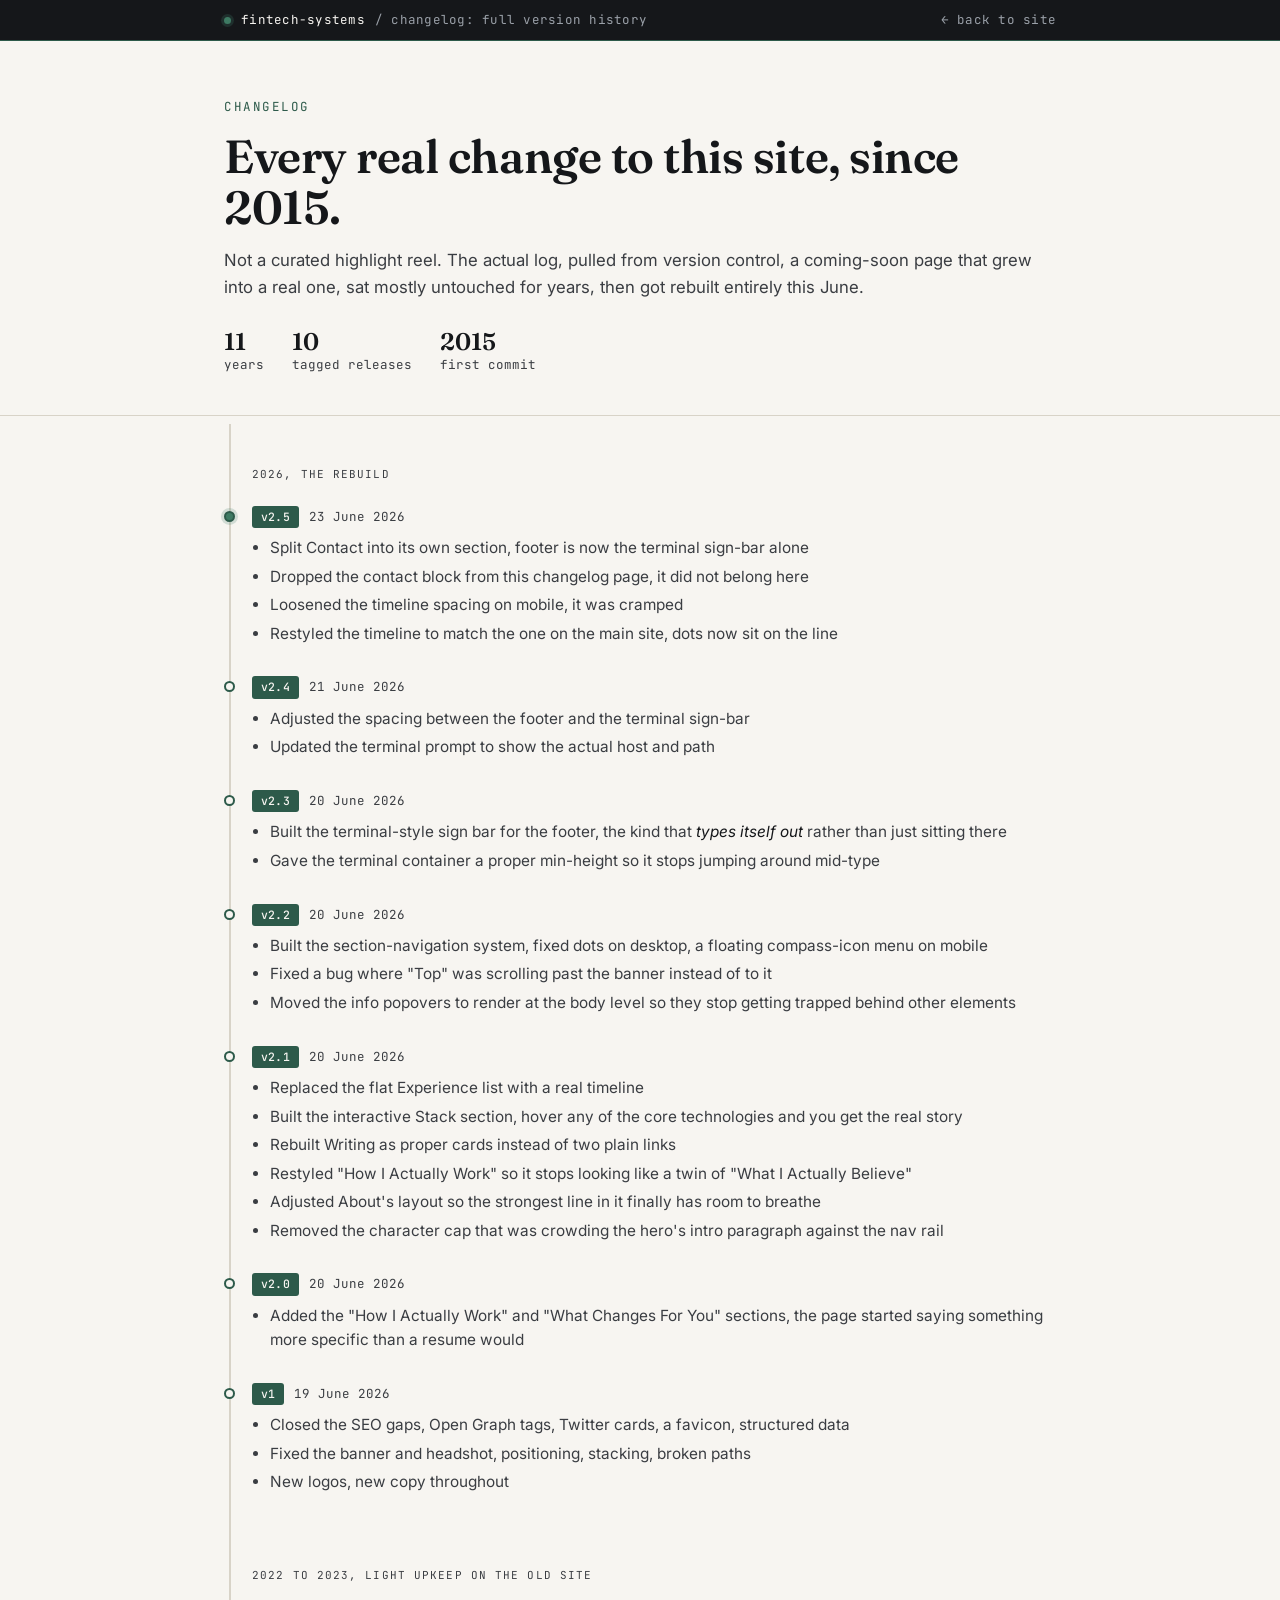
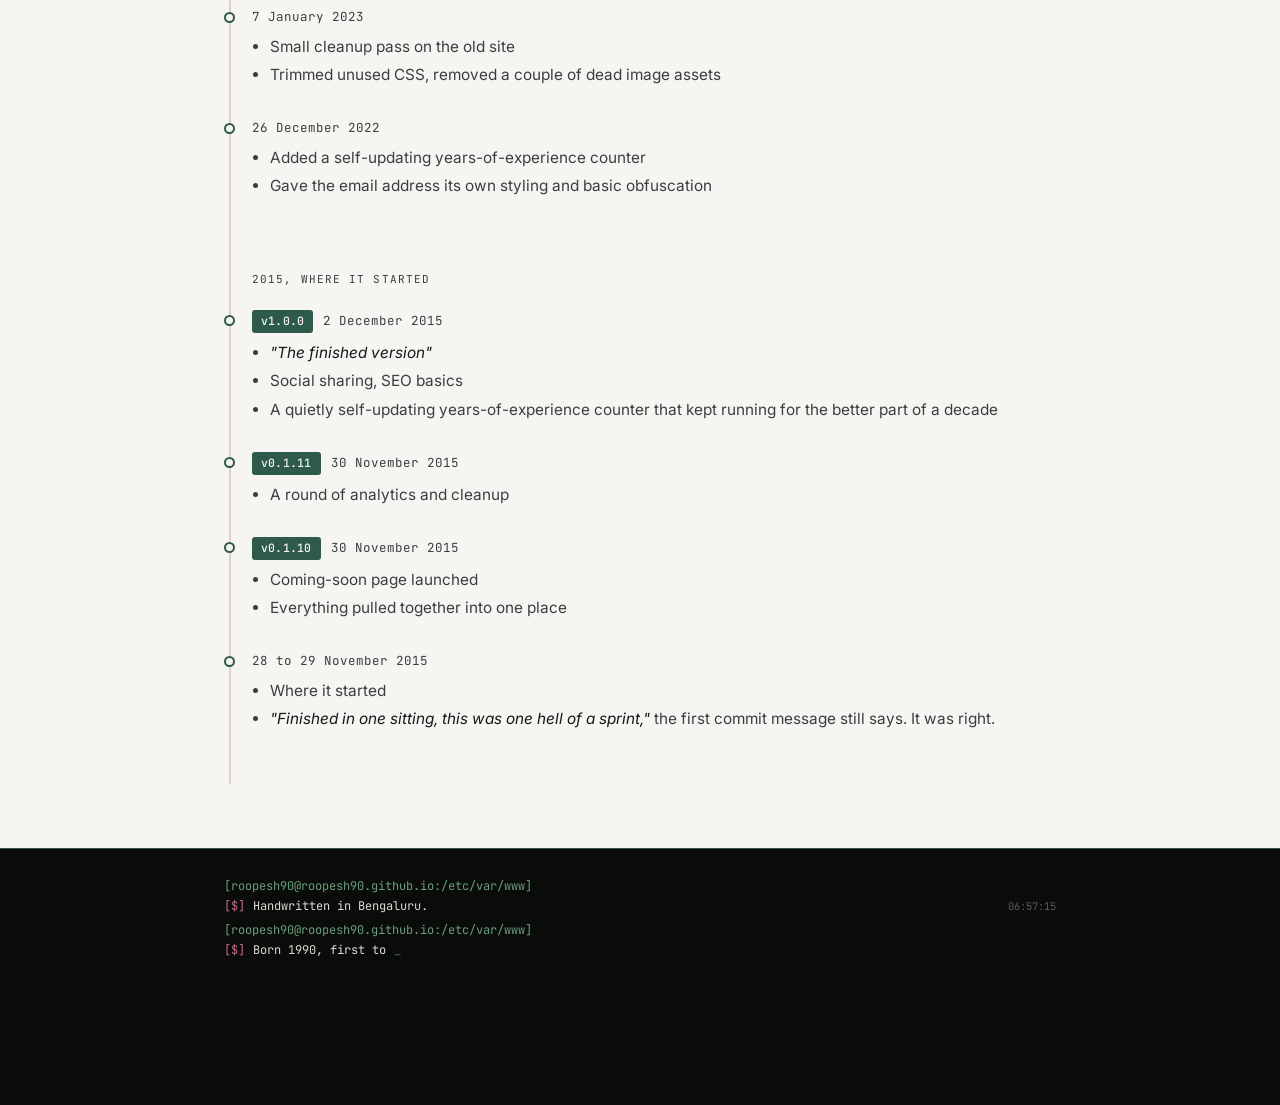
==== commit 0417a24c: "Add Cloudflare Web Analytics script Insert Cloudflare Web Analytics beacon script into changelog.htm" ====
--- a/changelog.html
+++ b/changelog.html
@@ -666,5 +666,8 @@
     runSequence();
   })();
 </script>
+<!-- Cloudflare Web Analytics -->
+<script defer src='https://static.cloudflareinsights.com/beacon.min.js' data-cf-beacon='{"token": "f7c123cecfd24bdfa5310a99946e5cbc"}'></script>
+<!-- End Cloudflare Web Analytics -->
 </body>
 </html>
